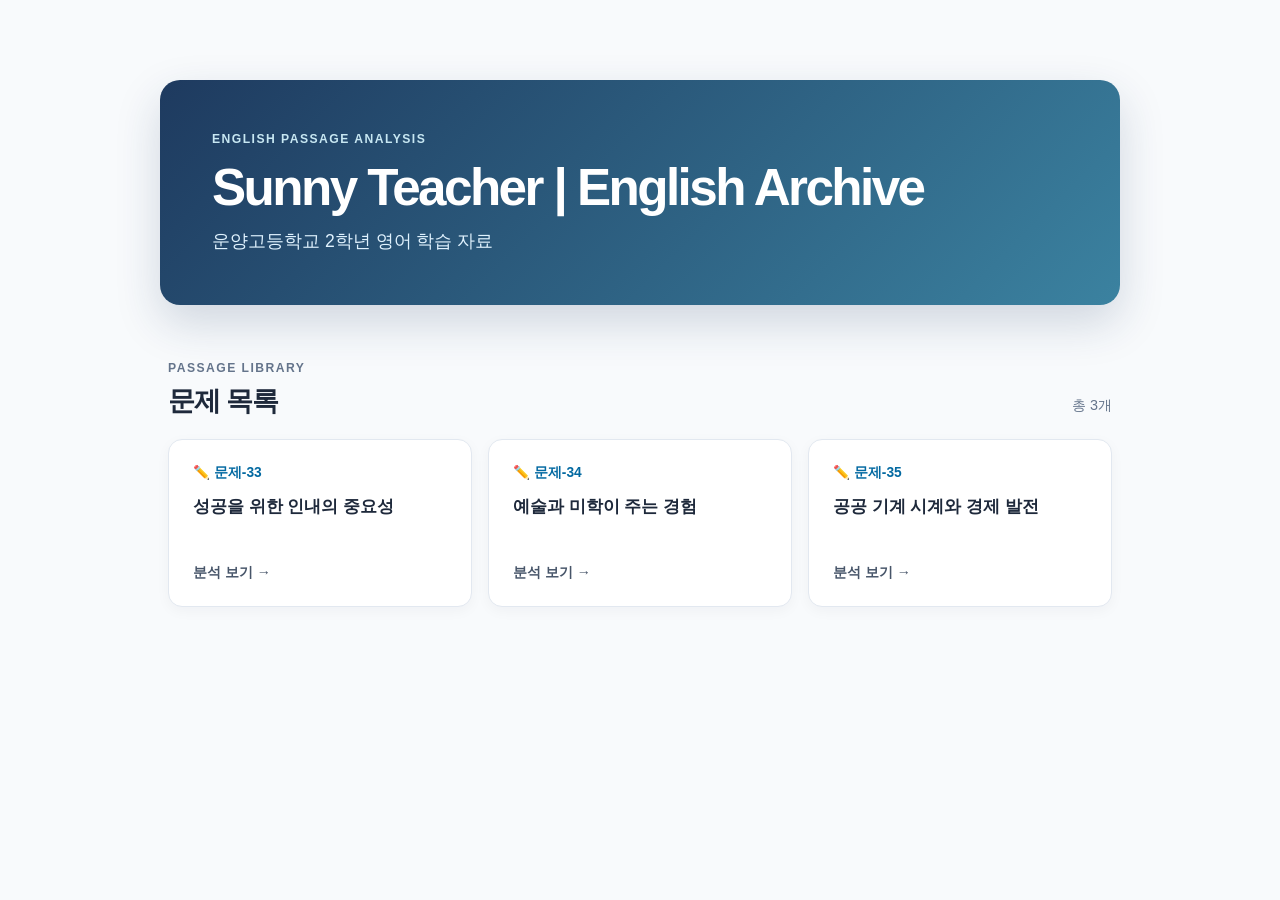
==== home/index.html @ 2fc893e5 "Add English passage archive and problems 34-35" ====
<!doctype html>
<html lang="ko">
<head>
  <meta charset="utf-8">
  <meta name="viewport" content="width=device-width, initial-scale=1">
  <meta name="description" content="&#xC6B4;&#xC591;&#xACE0;&#xB4F1;&#xD559;&#xAD50; 2&#xD559;&#xB144; &#xC601;&#xC5B4; &#xD559;&#xC2B5; &#xC790;&#xB8CC;">
  <title>Sunny Teacher | English Archive</title>
  <link rel="stylesheet" href="style.css">
</head>
<body>
  <main class="site-shell">
    <header class="hero">
      <p class="eyebrow">ENGLISH PASSAGE ANALYSIS</p>
      <h1>Sunny Teacher | English Archive</h1>
      <p class="subtitle">&#xC6B4;&#xC591;&#xACE0;&#xB4F1;&#xD559;&#xAD50; 2&#xD559;&#xB144; &#xC601;&#xC5B4; &#xD559;&#xC2B5; &#xC790;&#xB8CC;</p>
    </header>

    <section class="problem-section" aria-labelledby="problem-list-title">
      <div class="section-heading">
        <div>
          <p class="eyebrow">PASSAGE LIBRARY</p>
          <h2 id="problem-list-title">&#xBB38;&#xC81C; &#xBAA9;&#xB85D;</h2>
        </div>
        <p id="problem-count" class="problem-count" aria-live="polite"></p>
      </div>
      <div id="problem-list" class="problem-list"></div>
      <p id="empty-message" class="empty-message" hidden>&#xB4F1;&#xB85D;&#xB41C; &#xBB38;&#xC81C;&#xAC00; &#xC5C6;&#xC2B5;&#xB2C8;&#xB2E4;.</p>
    </section>
  </main>

  <script src="problem-list.js"></script>
  <script>
    (function () {
      const problems = Array.isArray(window.ENGLISH_PASSAGE_PROBLEMS)
        ? window.ENGLISH_PASSAGE_PROBLEMS.slice().sort((a, b) => a.number - b.number)
        : [];
      const list = document.getElementById('problem-list');
      const count = document.getElementById('problem-count');
      const emptyMessage = document.getElementById('empty-message');

      count.innerHTML = `&#xCD1D; ${problems.length}&#xAC1C;`;
      emptyMessage.hidden = problems.length !== 0;

      problems.forEach((problem) => {
        const link = document.createElement('a');
        link.className = 'problem-card';
        link.href = problem.href;
        link.innerHTML = `
          <span class="problem-number">&#x270F;&#xFE0F; &#xBB38;&#xC81C;-${problem.number}</span>
          <span class="problem-title">${problem.title}</span>
          <span class="open-label">&#xBD84;&#xC11D; &#xBCF4;&#xAE30; <span aria-hidden="true">&rarr;</span></span>
        `;
        list.appendChild(link);
      });
    }());
  </script>
</body>
</html>
---- home/style.css ----
:root {
  color: #1e293b;
  background: #f8fafc;
  font-family: "Noto Sans KR", "Malgun Gothic", Arial, sans-serif;
}

* { box-sizing: border-box; }

body {
  margin: 0;
  min-width: 320px;
}

.site-shell {
  width: min(960px, calc(100% - 40px));
  margin: 0 auto;
  padding: 80px 0;
}

.hero {
  padding: 52px;
  color: #fff;
  background: linear-gradient(135deg, #1e3a5f, #3b82a0);
  border-radius: 20px;
  box-shadow: 0 18px 45px rgba(30, 58, 95, .18);
}

.eyebrow {
  margin: 0 0 12px;
  color: #64748b;
  font-size: .76rem;
  font-weight: 800;
  letter-spacing: .12em;
}

.hero .eyebrow { color: #c7e7f2; }

h1, h2, p { margin-top: 0; }

h1 {
  margin-bottom: 12px;
  font-size: clamp(2rem, 5vw, 3.2rem);
  letter-spacing: -.05em;
}

.subtitle {
  margin-bottom: 0;
  color: #e0f2fe;
  font-size: 1.1rem;
}

.problem-section { padding: 56px 8px 0; }

.section-heading {
  display: flex;
  align-items: end;
  justify-content: space-between;
  gap: 20px;
  margin-bottom: 20px;
}

.section-heading .eyebrow { margin-bottom: 8px; }

h2 {
  margin-bottom: 0;
  font-size: 1.7rem;
  letter-spacing: -.04em;
}

.problem-count {
  margin-bottom: 4px;
  color: #64748b;
  font-size: .9rem;
}

.problem-list {
  display: grid;
  grid-template-columns: repeat(3, minmax(0, 1fr));
  gap: 16px;
}

.problem-card {
  display: flex;
  min-height: 168px;
  flex-direction: column;
  padding: 24px;
  color: inherit;
  background: #fff;
  border: 1px solid #e2e8f0;
  border-radius: 14px;
  box-shadow: 0 4px 14px rgba(15, 23, 42, .04);
  text-decoration: none;
  transition: transform .18s ease, border-color .18s ease, box-shadow .18s ease;
}

.problem-card:hover,
.problem-card:focus-visible {
  border-color: #38bdf8;
  box-shadow: 0 12px 24px rgba(14, 116, 144, .12);
  outline: none;
  transform: translateY(-3px);
}

.problem-number {
  color: #0369a1;
  font-size: .86rem;
  font-weight: 800;
}

.problem-title {
  margin-top: 12px;
  font-size: 1.06rem;
  font-weight: 700;
  line-height: 1.5;
}

.open-label {
  margin-top: auto;
  padding-top: 20px;
  color: #475569;
  font-size: .88rem;
  font-weight: 700;
}

.empty-message { color: #64748b; }

@media (max-width: 720px) {
  .site-shell { width: min(100% - 32px, 960px); padding: 32px 0 52px; }
  .hero { padding: 36px 28px; border-radius: 16px; }
  .problem-section { padding-top: 40px; }
  .problem-list { grid-template-columns: 1fr; }
}
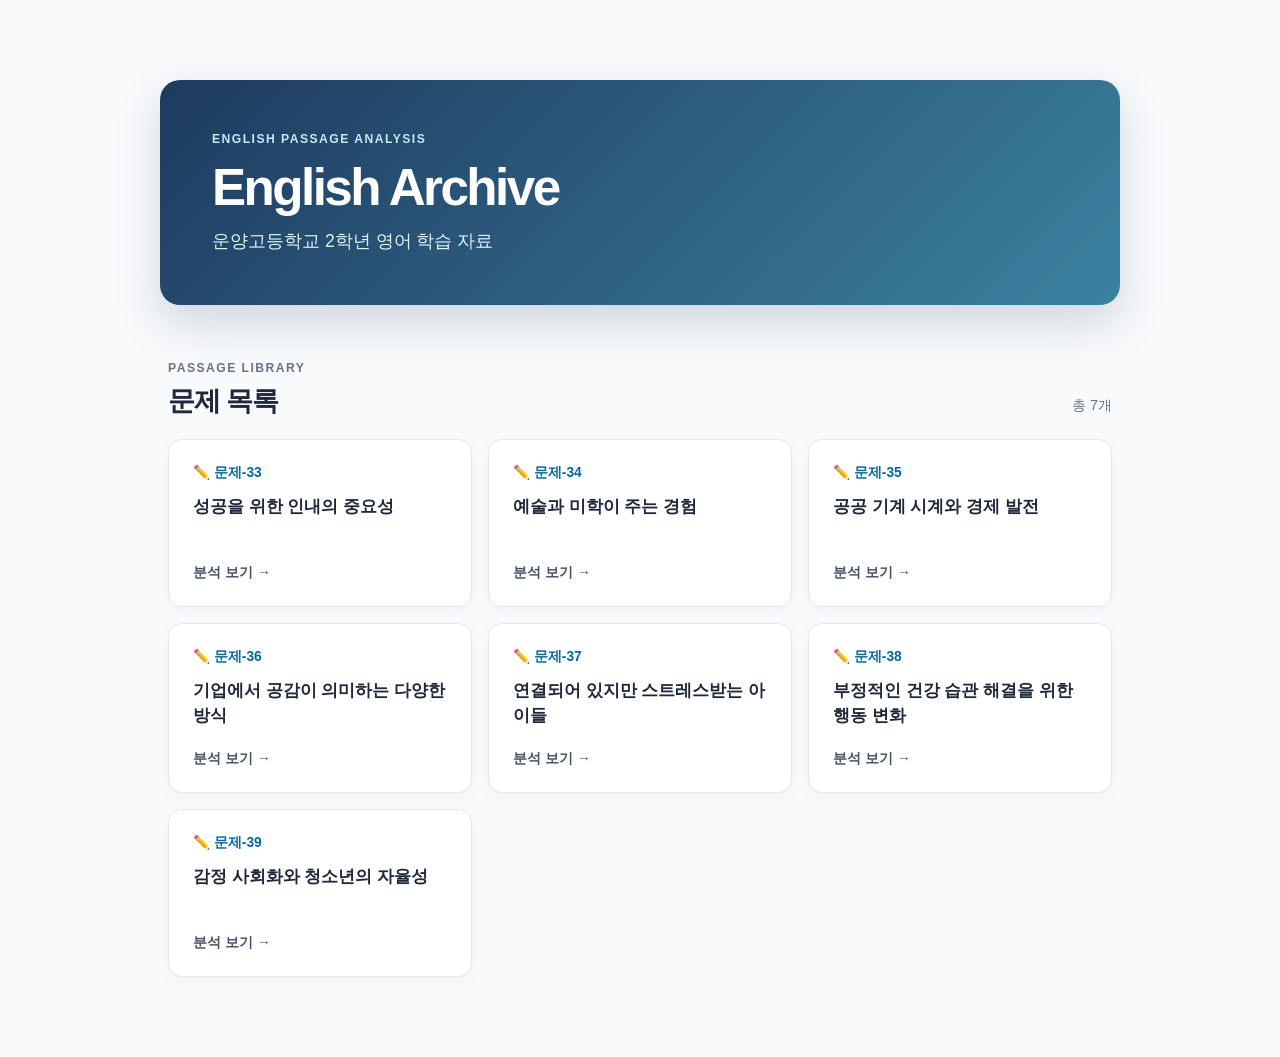
==== commit 6c396479: "Update problems 33-39 and homepage" ====
--- a/home/index.html
+++ b/home/index.html
@@ -11,7 +11,7 @@
   <main class="site-shell">
     <header class="hero">
       <p class="eyebrow">ENGLISH PASSAGE ANALYSIS</p>
-      <h1>Sunny Teacher | English Archive</h1>
+      <h1>English Archive</h1>
       <p class="subtitle">&#xC6B4;&#xC591;&#xACE0;&#xB4F1;&#xD559;&#xAD50; 2&#xD559;&#xB144; &#xC601;&#xC5B4; &#xD559;&#xC2B5; &#xC790;&#xB8CC;</p>
     </header>
 
